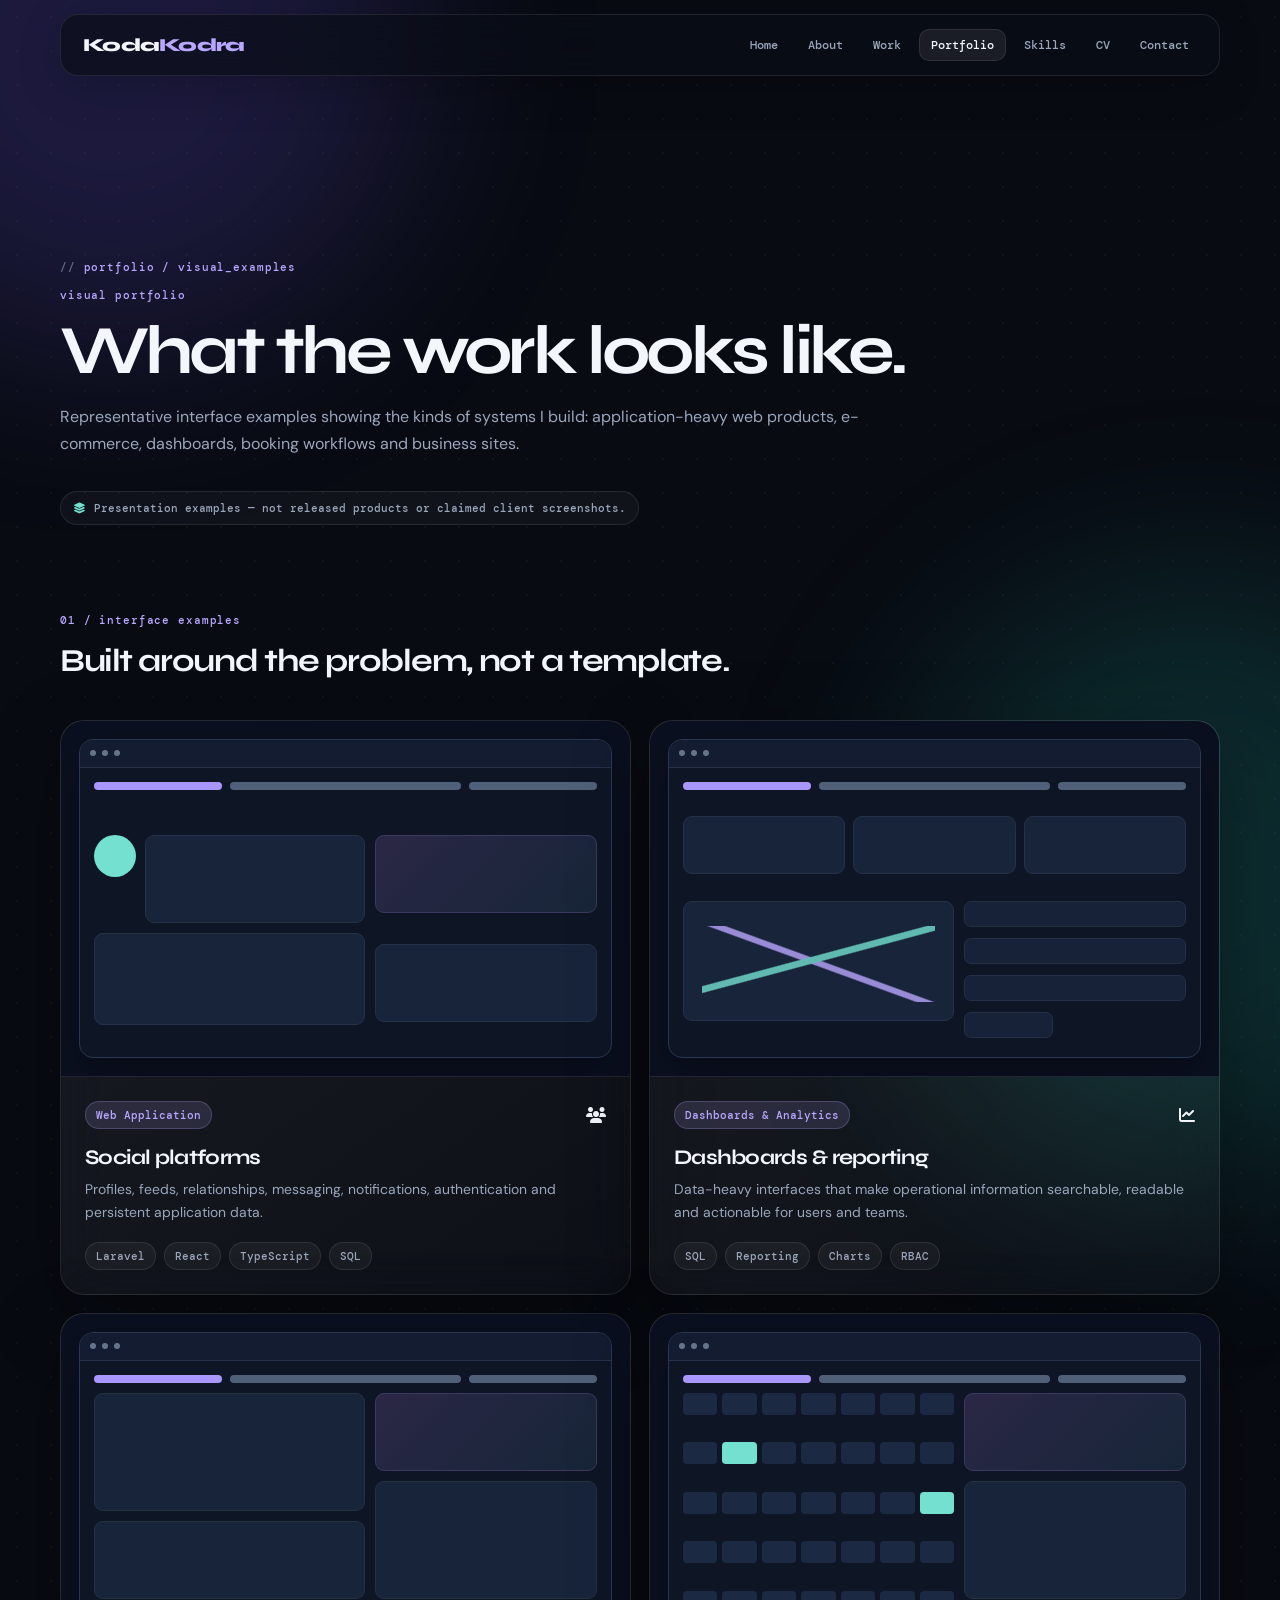
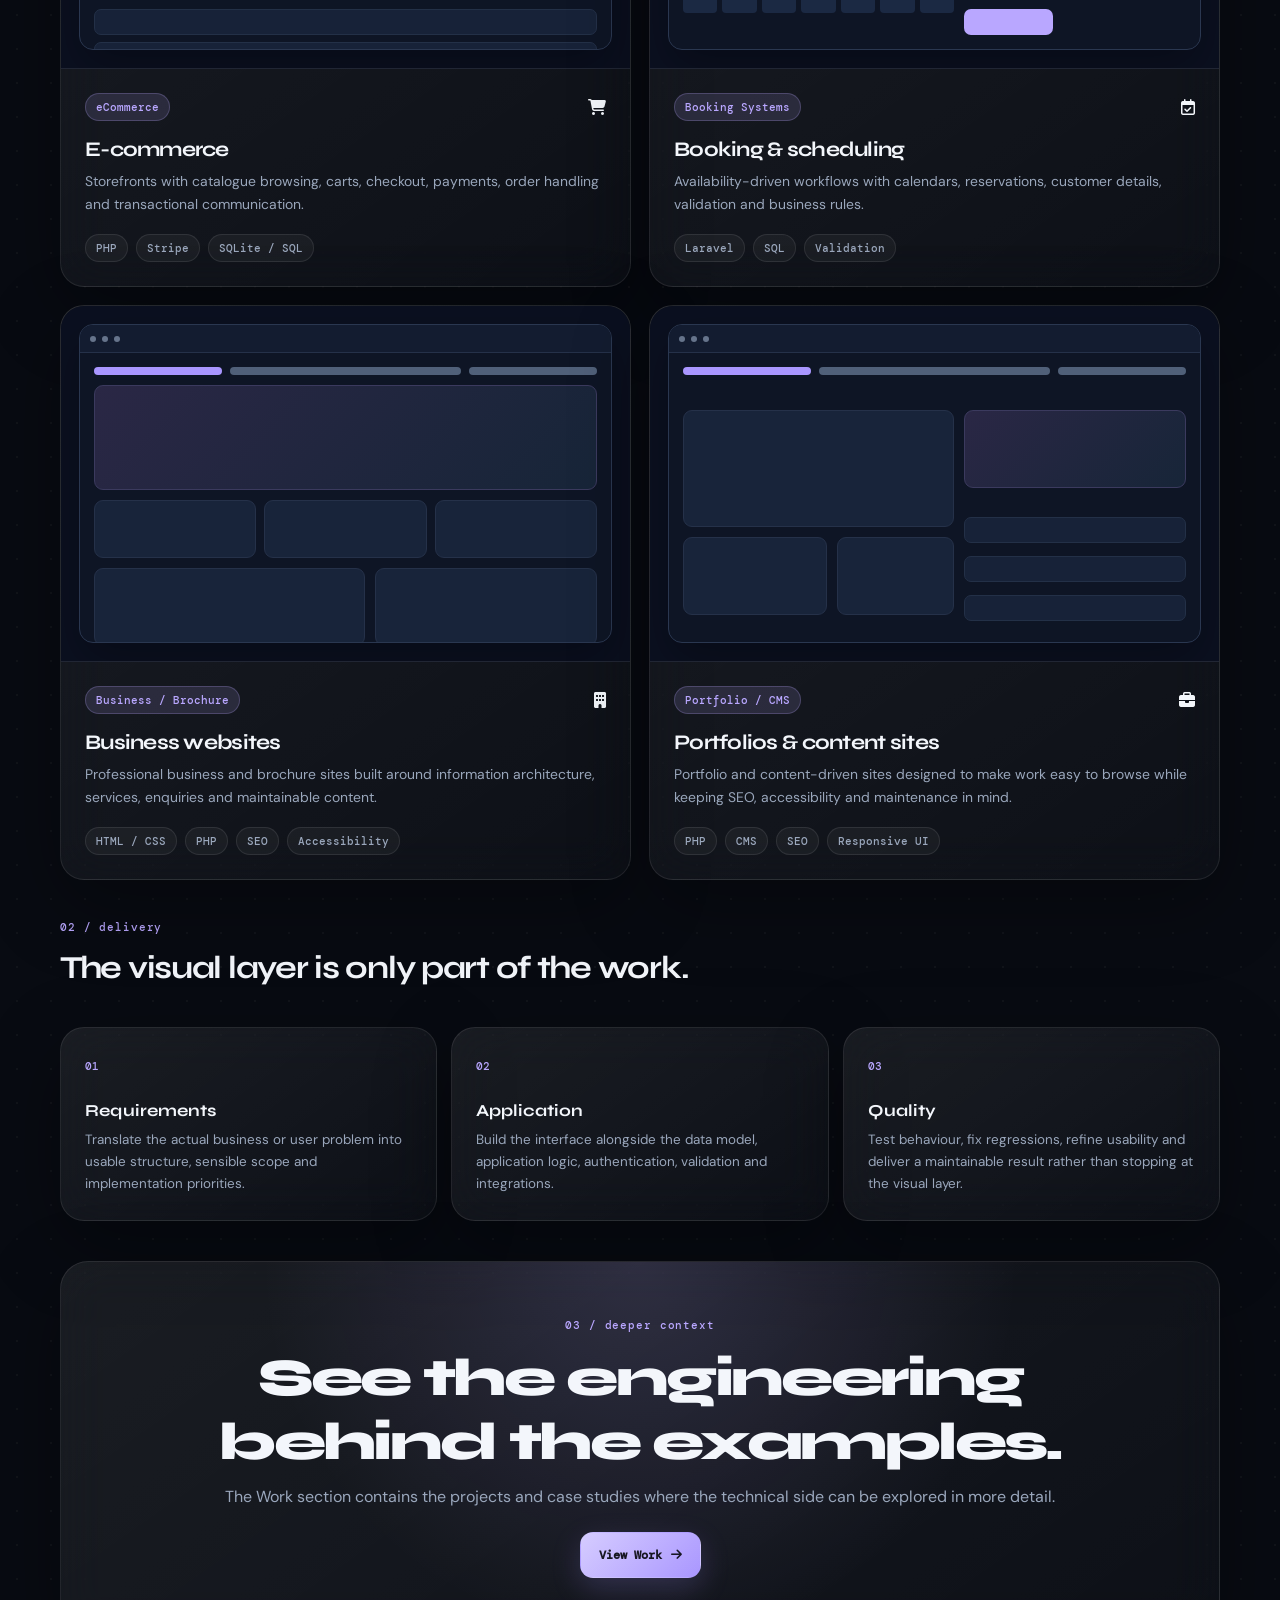
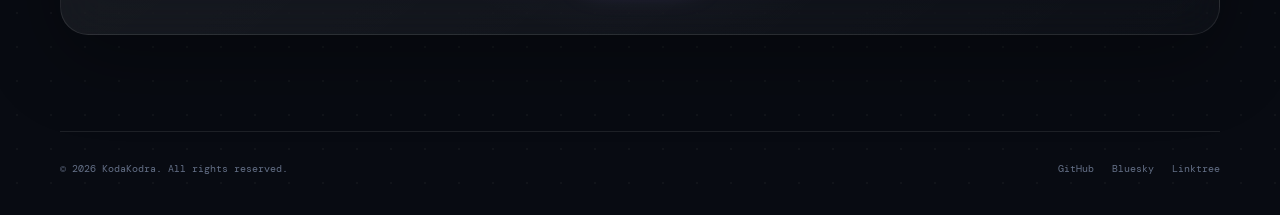
==== portfolio/index.html @ caf76c6e "Add visual portfolio section" ====
<!DOCTYPE html><html lang="en"><head><meta charset="UTF-8"><meta content="width=device-width, initial-scale=1.0" name="viewport"><meta content="Visual portfolio for KodaKodra — representative interface examples across web applications, e-commerce, dashboards, booking systems and business websites." name="description"><title>Portfolio — KodaKodra</title><link href="https://cdnjs.cloudflare.com/ajax/libs/font-awesome/6.5.2/css/all.min.css" rel="stylesheet"><link href="../style.css" rel="stylesheet"><link href="portfolio.css" rel="stylesheet"></head><body>
<nav aria-label="Main navigation" class="nav" role="navigation"><a class="nav__logo" href="../index.html">Koda<span>Kodra</span></a><ul class="nav__links" role="list"><li><a href="../index.html">Home</a></li><li><a href="../about.html">About</a></li><li><a href="../projects.html">Work</a></li><li><a aria-current="page" class="active" href="index.html">Portfolio</a></li><li><a href="../skills.html">Skills</a></li><li><a href="../cv.html">CV</a></li><li><a href="../contact.html">Contact</a></li></ul><button aria-expanded="false" aria-label="Open mobile menu" class="nav__burger"><span></span><span></span><span></span></button></nav>
<div class="nav__mobile"><a href="../index.html">Home</a><a href="../about.html">About</a><a href="../projects.html">Work</a><a class="active" href="index.html">Portfolio</a><a href="../skills.html">Skills</a><a href="../cv.html">CV</a><a href="../contact.html">Contact</a></div>
<main class="page"><div class="shell inner"><header class="portfolio-hero"><p class="migration-label"><span class="migration-label__file">portfolio / visual_examples</span></p><p class="eyebrow">visual portfolio</p><h1 class="section-heading">What the work looks like.</h1><p class="lead">Representative interface examples showing the kinds of systems I build: application-heavy web products, e-commerce, dashboards, booking workflows and business sites.</p><div class="portfolio-note"><i class="fa-solid fa-layer-group"></i> Presentation examples — not released products or claimed client screenshots.</div></header>
<section class="section section--sub"><div class="section-head"><div><p class="eyebrow">01 / interface examples</p><h2 class="section-title">Built around the problem, not a template.</h2></div></div><div class="portfolio-grid">

<article class="portfolio-item glass"><div class="portfolio-visual"><div class="preview-window"><div class="preview-bar"><span class="preview-dot"></span><span class="preview-dot"></span><span class="preview-dot"></span></div><div class="preview-content"><div class="preview-nav"><span></span><span></span><span></span></div><div class="preview-row"><div class="preview-col"><div class="preview-feed"><div class="preview-avatar"></div><div class="preview-block"></div></div><div class="preview-block tall"></div></div><div class="preview-col"><div class="preview-block accent medium"></div><div class="preview-block medium"></div></div></div></div></div></div><div class="portfolio-body"><div class="portfolio-head"><span class="badge-custom">Web Application</span><i class="fa-solid fa-users"></i></div><h2 class="portfolio-title">Social platforms</h2><p>Profiles, feeds, relationships, messaging, notifications, authentication and persistent application data.</p><div class="portfolio-tags"><span class="tag">Laravel</span><span class="tag">React</span><span class="tag">TypeScript</span><span class="tag">SQL</span></div></div></article>

<article class="portfolio-item glass"><div class="portfolio-visual"><div class="preview-window"><div class="preview-bar"><span class="preview-dot"></span><span class="preview-dot"></span><span class="preview-dot"></span></div><div class="preview-content"><div class="preview-nav"><span></span><span></span><span></span></div><div class="preview-kpis"><div class="preview-block kpi"></div><div class="preview-block kpi"></div><div class="preview-block kpi"></div></div><div class="preview-row"><div class="preview-block preview-chart"></div><div class="preview-list"><div></div><div></div><div></div><div class="preview-button"></div></div></div></div></div></div><div class="portfolio-body"><div class="portfolio-head"><span class="badge-custom">Dashboards & Analytics</span><i class="fa-solid fa-chart-line"></i></div><h2 class="portfolio-title">Dashboards & reporting</h2><p>Data-heavy interfaces that make operational information searchable, readable and actionable for users and teams.</p><div class="portfolio-tags"><span class="tag">SQL</span><span class="tag">Reporting</span><span class="tag">Charts</span><span class="tag">RBAC</span></div></div></article>

<article class="portfolio-item glass"><div class="portfolio-visual"><div class="preview-window"><div class="preview-bar"><span class="preview-dot"></span><span class="preview-dot"></span><span class="preview-dot"></span></div><div class="preview-content"><div class="preview-nav"><span></span><span></span><span></span></div><div class="preview-row"><div class="preview-col"><div class="preview-block large"></div><div class="preview-block medium"></div></div><div class="preview-col"><div class="preview-block accent medium"></div><div class="preview-block large"></div></div></div><div class="preview-list"><div></div><div></div><div></div></div></div></div></div><div class="portfolio-body"><div class="portfolio-head"><span class="badge-custom">eCommerce</span><i class="fa-solid fa-cart-shopping"></i></div><h2 class="portfolio-title">E-commerce</h2><p>Storefronts with catalogue browsing, carts, checkout, payments, order handling and transactional communication.</p><div class="portfolio-tags"><span class="tag">PHP</span><span class="tag">Stripe</span><span class="tag">SQLite / SQL</span></div></div></article>

<article class="portfolio-item glass"><div class="portfolio-visual"><div class="preview-window"><div class="preview-bar"><span class="preview-dot"></span><span class="preview-dot"></span><span class="preview-dot"></span></div><div class="preview-content"><div class="preview-nav"><span></span><span></span><span></span></div><div class="preview-row"><div class="preview-calendar"><span></span><span></span><span></span><span></span><span></span><span></span><span></span><span></span><span></span><span></span><span></span><span></span><span></span><span></span><span></span><span></span><span></span><span></span><span></span><span></span><span></span><span></span><span></span><span></span><span></span><span></span><span></span><span></span><span></span><span></span><span></span><span></span><span></span><span></span><span></span></div><div class="preview-col"><div class="preview-block accent medium"></div><div class="preview-block large"></div><div class="preview-button"></div></div></div></div></div></div><div class="portfolio-body"><div class="portfolio-head"><span class="badge-custom">Booking Systems</span><i class="fa-regular fa-calendar-check"></i></div><h2 class="portfolio-title">Booking & scheduling</h2><p>Availability-driven workflows with calendars, reservations, customer details, validation and business rules.</p><div class="portfolio-tags"><span class="tag">Laravel</span><span class="tag">SQL</span><span class="tag">Validation</span></div></div></article>

<article class="portfolio-item glass"><div class="portfolio-visual"><div class="preview-window"><div class="preview-bar"><span class="preview-dot"></span><span class="preview-dot"></span><span class="preview-dot"></span></div><div class="preview-content"><div class="preview-nav"><span></span><span></span><span></span></div><div class="preview-block accent hero-block"></div><div class="preview-kpis"><div class="preview-block kpi"></div><div class="preview-block kpi"></div><div class="preview-block kpi"></div></div><div class="preview-row"><div class="preview-block medium"></div><div class="preview-block medium"></div></div></div></div></div><div class="portfolio-body"><div class="portfolio-head"><span class="badge-custom">Business / Brochure</span><i class="fa-solid fa-building"></i></div><h2 class="portfolio-title">Business websites</h2><p>Professional business and brochure sites built around information architecture, services, enquiries and maintainable content.</p><div class="portfolio-tags"><span class="tag">HTML / CSS</span><span class="tag">PHP</span><span class="tag">SEO</span><span class="tag">Accessibility</span></div></div></article>

<article class="portfolio-item glass"><div class="portfolio-visual"><div class="preview-window"><div class="preview-bar"><span class="preview-dot"></span><span class="preview-dot"></span><span class="preview-dot"></span></div><div class="preview-content"><div class="preview-nav"><span></span><span></span><span></span></div><div class="preview-row"><div class="preview-col"><div class="preview-block hero-block"></div><div class="preview-row"><div class="preview-block medium"></div><div class="preview-block medium"></div></div></div><div class="preview-col"><div class="preview-block accent medium"></div><div class="preview-list"><div></div><div></div><div></div></div></div></div></div></div></div><div class="portfolio-body"><div class="portfolio-head"><span class="badge-custom">Portfolio / CMS</span><i class="fa-solid fa-briefcase"></i></div><h2 class="portfolio-title">Portfolios & content sites</h2><p>Portfolio and content-driven sites designed to make work easy to browse while keeping SEO, accessibility and maintenance in mind.</p><div class="portfolio-tags"><span class="tag">PHP</span><span class="tag">CMS</span><span class="tag">SEO</span><span class="tag">Responsive UI</span></div></div></article>

</div></section>
<section class="section section--sub"><div class="section-head"><div><p class="eyebrow">02 / delivery</p><h2 class="section-title">The visual layer is only part of the work.</h2></div></div><div class="portfolio-process"><article class="portfolio-process__item glass"><span class="portfolio-process__number">01</span><h3>Requirements</h3><p>Translate the actual business or user problem into usable structure, sensible scope and implementation priorities.</p></article><article class="portfolio-process__item glass"><span class="portfolio-process__number">02</span><h3>Application</h3><p>Build the interface alongside the data model, application logic, authentication, validation and integrations.</p></article><article class="portfolio-process__item glass"><span class="portfolio-process__number">03</span><h3>Quality</h3><p>Test behaviour, fix regressions, refine usability and deliver a maintainable result rather than stopping at the visual layer.</p></article></div></section>
<section class="section section--sub"><div class="cta-card glass"><p class="eyebrow">03 / deeper context</p><h2 class="cta-card__title">See the engineering behind the examples.</h2><p class="cta-card__text">The Work section contains the projects and case studies where the technical side can be explored in more detail.</p><a class="btn btn-primary" href="../projects.html">View Work <i class="fa-solid fa-arrow-right"></i></a></div></section>
</div></main><footer class="footer"><span class="footer__copy">© 2026 KodaKodra. All rights reserved.</span><div class="footer__links"><a href="https://github.com/kodakodra" rel="noopener noreferrer" target="_blank">GitHub</a><a href="https://bsky.app/profile/kodakodra.bsky.social" rel="noopener noreferrer" target="_blank">Bluesky</a><a href="https://linktr.ee/kodakodra" rel="noopener noreferrer" target="_blank">Linktree</a></div></footer><script src="../main.js"></script></body></html>
---- style.css ----
@import url('https://fonts.googleapis.com/css2?family=DM+Mono:wght@400;500&family=DM+Sans:wght@400;500;600;700&family=Syne:wght@600;700;800&display=swap');

:root {
    --bg: #080b12;
    --bg-soft: #0d111a;
    --surface: rgba(18, 24, 38, .58);
    --surface-strong: rgba(22, 30, 47, .76);
    --surface-hover: rgba(31, 42, 64, .82);
    --text: #f3f6fb;
    --muted: #9aa7bc;
    --dim: #647087;
    --accent: #b9a7ff;
    --accent-2: #73e0d0;
    --accent-soft: rgba(185, 167, 255, .14);
    --line: rgba(255, 255, 255, .09);
    --line-strong: rgba(255, 255, 255, .16);
    --shadow: 0 24px 80px rgba(0, 0, 0, .32);
    --blur: 24px;
    --radius: 24px;
    --radius-sm: 14px;
    --nav-h: 76px;
    --display: 'Syne', sans-serif;
    --body: 'DM Sans', sans-serif;
    --mono: 'DM Mono', monospace;
}

* {
    box-sizing: border-box;
}

html {
    scroll-behavior: smooth;
}

body {
    margin: 0;
    min-width: 320px;
    color: var(--text);
    background: var(--bg);
    font-family: var(--body);
    line-height: 1.65;
    overflow-x: hidden;
}

body::before,
body::after {
    content: '';
    position: fixed;
    z-index: -2;
    width: 38rem;
    height: 38rem;
    border-radius: 50%;
    filter: blur(100px);
    opacity: .22;
    pointer-events: none;
}

body::before {
    top: -16rem;
    left: -12rem;
    background: #6651d8;
}

body::after {
    right: -14rem;
    bottom: -18rem;
    background: #1e9f92;
}

body {
    background-image: radial-gradient(rgba(255, 255, 255, .035) 1px, transparent 1px);
    background-size: 34px 34px;
}

a {
    color: inherit;
    text-decoration: none;
}

button, a {
    -webkit-tap-highlight-color: transparent;
}

a:focus-visible, button:focus-visible {
    outline: 2px solid var(--accent);
    outline-offset: 4px;
}

.shell {
    width: min(1160px, calc(100% - 40px));
    margin: 0 auto;
}

.page {
    padding-top: var(--nav-h);
    min-height: 100vh;
}

/* Glass navigation */
.nav {
    position: fixed;
    inset: 14px 0 auto;
    z-index: 50;
    width: min(1160px, calc(100% - 28px));
    margin: 0 auto;
    height: 62px;
    padding: 0 18px 0 22px;
    display: flex;
    align-items: center;
    justify-content: space-between;
    border: 1px solid var(--line);
    border-radius: 18px;
    background: rgba(10, 14, 23, .68);
    backdrop-filter: blur(var(--blur));
    -webkit-backdrop-filter: blur(var(--blur));
    box-shadow: 0 12px 45px rgba(0, 0, 0, .2);
}

.nav__logo {
    font: 800 1.15rem var(--display);
    letter-spacing: -.04em;
}

.nav__logo span {
    color: var(--accent);
}

.nav__links {
    display: flex;
    align-items: center;
    gap: 6px;
    margin: 0;
    padding: 0;
    list-style: none;
}

.nav__links a, .nav__mobile a {
    display: block;
    padding: 8px 12px;
    border-radius: 10px;
    color: var(--muted);
    font: 500 .76rem var(--mono);
    transition: .2s ease;
}

.nav__links a:hover, .nav__links a.active, .nav__mobile a:hover, .nav__mobile a.active {
    color: var(--text);
    background: rgba(255, 255, 255, .07);
}

.nav__links a.active {
    box-shadow: inset 0 0 0 1px var(--line);
}

.nav__burger {
    display: none;
    border: 0;
    background: transparent;
    padding: 8px;
}

.nav__burger span {
    display: block;
    width: 22px;
    height: 2px;
    margin: 4px;
    background: var(--text);
    border-radius: 2px;
    transition: .2s;
}

.nav__mobile {
    display: none;
}

/* Shared type */
.eyebrow, .migration-label {
    margin: 0 0 14px;
    color: var(--accent);
    font: 500 .68rem var(--mono);
    letter-spacing: .08em;
}

.migration-label::before {
    content: '// ';
    color: var(--dim);
}

.section-heading, .hero__title {
    margin: 0;
    font-family: var(--display);
    letter-spacing: -.055em;
    line-height: 1.02;
}

.section-heading {
    font-size: clamp(2.3rem, 6vw, 4.3rem);
}

.section-title {
    margin: 0 0 10px;
    font: 700 clamp(1.5rem, 3vw, 2rem) var(--display);
    letter-spacing: -.04em;
}

.section-subtitle, .lead {
    color: var(--muted);
    max-width: 720px;
}

.text-muted-custom {
    color: var(--muted);
}

.text-white {
    color: var(--text) !important;
}

.small {
    font-size: .82rem;
}

/* Glass primitives */
.glass {
    border: 1px solid var(--line);
    background: linear-gradient(145deg, rgba(255, 255, 255, .075), rgba(255, 255, 255, .025));
    backdrop-filter: blur(var(--blur));
    -webkit-backdrop-filter: blur(var(--blur));
    box-shadow: var(--shadow);
}

.tag, .badge-custom, .tech-tag {
    display: inline-flex;
    align-items: center;
    min-height: 28px;
    padding: 4px 10px;
    border: 1px solid var(--line);
    border-radius: 999px;
    background: rgba(255, 255, 255, .045);
    color: var(--muted);
    font: 500 .68rem var(--mono);
}

.badge-custom {
    color: var(--accent);
    border-color: rgba(185, 167, 255, .24);
    background: var(--accent-soft);
}

.btn {
    display: inline-flex;
    align-items: center;
    justify-content: center;
    gap: 9px;
    min-height: 46px;
    padding: 0 18px;
    border: 1px solid var(--line-strong);
    border-radius: 13px;
    font: 600 .78rem var(--mono);
    transition: transform .2s, background .2s, border-color .2s, box-shadow .2s;
}

.btn:hover {
    transform: translateY(-2px);
    border-color: rgba(255, 255, 255, .25);
}

.btn-primary {
    color: #11111a;
    background: linear-gradient(135deg, #d7ceff, #a996ff);
    border-color: transparent;
    box-shadow: 0 10px 30px rgba(164, 145, 255, .2);
}

.btn-primary:hover {
    box-shadow: 0 14px 36px rgba(164, 145, 255, .28);
}

.btn-outline {
    color: var(--text);
    background: rgba(255, 255, 255, .04);
}

/* Home */
.hero {
    padding: 9rem 0 6rem;
    position: relative;
}

.hero__grid {
    display: grid;
    grid-template-columns: minmax(0, 1.35fr) minmax(300px, .65fr);
    gap: 30px;
    align-items: end;
}

.hero__content {
    max-width: 780px;
}

.hero__title {
    font-size: clamp(4rem, 10vw, 7.8rem);
}

.hero__title .text-accent {
    color: var(--accent);
}

.hero__subtitle {
    margin: 24px 0;
    max-width: 700px;
    color: var(--muted);
    font-size: clamp(1rem, 2vw, 1.16rem);
}

.hero__badge {
    display: inline-flex;
    padding: 8px 12px;
    border: 1px solid var(--line);
    border-radius: 999px;
    background: rgba(255, 255, 255, .045);
}

.hero__badge .migration-label__file {
    color: var(--muted);
    font: 500 .66rem var(--mono);
}

.hero__tags, .hero__ctas, .project-card__tags, .skill-card__tags, .tech-tags {
    display: flex;
    flex-wrap: wrap;
    gap: 8px;
}

.hero__ctas {
    margin-top: 28px;
}

.hero__signal {
    padding: 22px;
    border-radius: var(--radius);
}

.signal__top {
    display: flex;
    justify-content: space-between;
    align-items: center;
    color: var(--muted);
    font: .68rem var(--mono);
}

.signal__dot {
    width: 8px;
    height: 8px;
    border-radius: 50%;
    background: var(--accent-2);
    box-shadow: 0 0 18px rgba(115, 224, 208, .7);
}

.signal__metric {
    margin: 30px 0 8px;
    font: 800 3.2rem var(--display);
    letter-spacing: -.06em;
}

.signal__copy {
    margin: 0;
    color: var(--muted);
    font-size: .85rem;
}

.stats {
    padding: 0 0 3rem;
}

.stats__grid {
    display: grid;
    grid-template-columns: repeat(4, 1fr);
    gap: 12px;
}

.stat-card {
    min-height: 140px;
    padding: 20px;
    border-radius: 18px;
    display: flex;
    flex-direction: column;
    justify-content: space-between;
}

.stat-card__number {
    font: 800 2.5rem var(--display);
    letter-spacing: -.06em;
}

.stat-card__label {
    color: var(--muted);
    font: .68rem var(--mono);
}

.stat-card__value {
    color: var(--accent);
    font: 700 1.1rem var(--display);
}

.section {
    padding: 6rem 0;
}

.section-head {
    display: flex;
    justify-content: space-between;
    gap: 30px;
    align-items: end;
    margin-bottom: 30px;
}

.card-grid {
    display: grid;
    grid-template-columns: repeat(3, 1fr);
    gap: 14px;
}

.approach-card, .skill-card, .project-card, .belief-card, .info-card, .download-card, .qualifications-card, .contact-link-card, .availability-banner, .tech-group {
    border-radius: var(--radius);
    padding: 24px;
    transition: transform .25s ease, border-color .25s ease, background .25s ease;
}

.approach-card:hover, .skill-card:hover, .project-card:hover, .tech-group:hover {
    transform: translateY(-4px);
    border-color: var(--line-strong);
    background: var(--surface-hover);
}

.approach-card__icon, .skill-card__icon, .download-card__icon {
    width: 42px;
    height: 42px;
    display: grid;
    place-items: center;
    border: 1px solid var(--line);
    border-radius: 12px;
    color: var(--accent);
    background: var(--accent-soft);
}

.approach-card__title, .skill-card__title, .project-card__title, .timeline-title, .info-card__title, .download-card__title, .qualifications-card__title {
    margin: 18px 0 8px;
    font: 700 1.05rem var(--display);
    letter-spacing: -.025em;
}

.approach-card__text, .skill-card__desc, .project-card__desc, .belief-card__text {
    margin: 0;
    color: var(--muted);
    font-size: .88rem;
}

.tech-grid {
    display: grid;
    grid-template-columns: repeat(2, 1fr);
    gap: 14px;
}

.tech-group__title {
    margin: 0 0 7px;
    font: 700 1.1rem var(--display);
}

.tech-group__desc {
    margin: 0 0 16px;
    color: var(--muted);
    font-size: .86rem;
}

.cta-card {
    padding: clamp(28px, 6vw, 56px);
    border-radius: 28px;
    text-align: center;
    position: relative;
    overflow: hidden;
}

.cta-card::before {
    content: '';
    position: absolute;
    inset: 0;
    background: radial-gradient(circle at 50% 0, rgba(185, 167, 255, .16), transparent 55%);
    pointer-events: none;
}

.cta-card__title {
    position: relative;
    margin: 0 0 10px;
    font: 800 clamp(1.9rem, 5vw, 3.3rem) var(--display);
    letter-spacing: -.05em;
}

.cta-card__text {
    position: relative;
    color: var(--muted);
    margin: 0 0 22px;
}

/* Inner pages */
.inner {
    padding: 6rem 0;
}

.page-intro {
    margin-bottom: 40px;
}

.page-intro .lead {
    margin-top: 16px;
}

.split {
    display: grid;
    grid-template-columns: minmax(0, 1.5fr) minmax(280px, .7fr);
    gap: 34px;
}

.prose p {
    margin: 0 0 20px;
    color: var(--muted);
}

.prose strong {
    color: var(--text);
}

.beliefs {
    display: grid;
    grid-template-columns: repeat(2, 1fr);
    gap: 12px;
    margin-top: 22px;
}

.belief-card__title {
    margin: 0 0 7px;
    font: 700 1rem var(--display);
}

.timeline {
    position: relative;
    margin-top: 22px;
    padding-left: 26px;
}

.timeline::before {
    content: '';
    position: absolute;
    left: 4px;
    top: 4px;
    bottom: 4px;
    width: 1px;
    background: var(--line-strong);
}

.timeline-item {
    position: relative;
    padding: 0 0 28px;
}

.timeline-marker {
    position: absolute;
    left: -26px;
    top: 7px;
    width: 10px;
    height: 10px;
    border: 2px solid var(--accent);
    border-radius: 50%;
    background: var(--bg);
    box-shadow: 0 0 14px rgba(185, 167, 255, .35);
}

.timeline-period {
    margin: 0 0 8px;
    color: var(--accent);
    font: .68rem var(--mono);
}

.info-card__item, .qualification-item {
    padding: 14px 0;
    border-bottom: 1px solid var(--line);
}

.info-card__item:last-child, .qualification-item:last-child {
    border-bottom: 0;
}

.info-card__label, .qualification-year {
    color: var(--dim);
    font: .65rem var(--mono);
    text-transform: uppercase;
}

.info-card__value {
    margin-top: 3px;
    font-size: .85rem;
}

.download-card, .qualifications-card {
    margin-top: 14px;
}

.download-card__text {
    color: var(--muted);
    font-size: .84rem;
}

.qualification-item {
    display: grid;
    grid-template-columns: 54px 1fr;
    gap: 10px;
}

.skills-grid, .projects-grid {
    display: grid;
    grid-template-columns: repeat(3, 1fr);
    gap: 14px;
}

.skill-card--highlight {
    border-color: rgba(185, 167, 255, .28);
    background: linear-gradient(145deg, rgba(185, 167, 255, .12), rgba(255, 255, 255, .025));
}

.pill-new {
    margin-left: 5px;
    color: var(--accent-2);
    font: 500 .6rem var(--mono);
}

.project-card {
    min-height: 250px;
    display: flex;
    flex-direction: column;
}

.project-card__head {
    display: flex;
    align-items: center;
    gap: 10px;
    color: var(--accent);
}

.project-card__desc {
    flex: 1;
}

.contact-grid {
    display: grid;
    grid-template-columns: 1fr 1fr;
    gap: 34px;
}

.contact-links {
    display: grid;
    gap: 10px;
    margin-top: 24px;
}

.contact-link-card {
    display: flex;
    align-items: center;
    gap: 15px;
}

.contact-link-card:hover {
    background: var(--surface-hover);
    border-color: var(--line-strong);
}

.contact-link-card__icon {
    width: 40px;
    color: var(--accent);
    text-align: center;
    font-size: 1.05rem;
}

.contact-link-card__title {
    font: 600 .7rem var(--mono);
    color: var(--dim);
    text-transform: uppercase;
}

.contact-link-card__value {
    margin-top: 2px;
    font-size: .9rem;
}

.availability-banner {
    display: flex;
    align-items: center;
    gap: 14px;
    min-height: 100px;
}

.availability-banner__dot {
    width: 10px;
    height: 10px;
    flex: 0 0 auto;
    border-radius: 50%;
    background: var(--accent-2);
    box-shadow: 0 0 18px rgba(115, 224, 208, .65);
}

.availability-banner__title {
    font: 700 1rem var(--display);
}

.footer {
    width: min(1160px, calc(100% - 40px));
    margin: 0 auto;
    padding: 30px 0 40px;
    display: flex;
    justify-content: space-between;
    gap: 20px;
    border-top: 1px solid var(--line);
    color: var(--dim);
    font: .65rem var(--mono);
}

.footer__links {
    display: flex;
    gap: 18px;
}

.footer a:hover {
    color: var(--text);
}

.anim-fade-up {
    animation: fadeUp .65s cubic-bezier(.2, .7, .2, 1) both;
}

.delay-1 {
    animation-delay: .08s;
}

.delay-2 {
    animation-delay: .16s;
}

.delay-3 {
    animation-delay: .24s;
}

.delay-4 {
    animation-delay: .32s;
}

@keyframes fadeUp {
    from {
        opacity: 0;
        transform: translateY(14px);
    }
    to {
        opacity: 1;
        transform: translateY(0);
    }
}

@media (max-width: 900px) {
    .hero__grid, .split, .contact-grid {
        grid-template-columns: 1fr;
    }

    .hero__signal {
        max-width: 520px;
    }

    .card-grid, .skills-grid, .projects-grid {
        grid-template-columns: repeat(2, 1fr);
    }

    .stats__grid {
        grid-template-columns: repeat(2, 1fr);
    }
}

@media (max-width: 700px) {
    :root {
        --nav-h: 72px;
    }

    .shell {
        width: min(100% - 28px, 1160px);
    }

    .nav {
        width: calc(100% - 20px);
        inset: 10px 0 auto;
    }

    .nav__links {
        display: none;
    }

    .nav__burger {
        display: block;
    }

    .nav__mobile {
        position: fixed;
        top: 82px;
        left: 10px;
        right: 10px;
        z-index: 49;
        display: none;
        flex-direction: column;
        padding: 10px;
        border: 1px solid var(--line);
        border-radius: 16px;
        background: rgba(10, 14, 23, .9);
        backdrop-filter: blur(var(--blur));
    }

    .nav__mobile.open {
        display: flex;
    }

    .hero {
        padding: 7rem 0 4rem;
    }

    .hero__title {
        font-size: clamp(3.5rem, 17vw, 5.5rem);
    }

    .section, .inner {
        padding: 4rem 0;
    }

    .section-head {
        display: block;
    }

    .section-head .section-subtitle {
        margin-top: 8px;
    }

    .card-grid, .skills-grid, .projects-grid, .tech-grid, .beliefs {
        grid-template-columns: 1fr;
    }

    .stats__grid {
        gap: 8px;
    }

    .stat-card {
        min-height: 120px;
    }

    .footer {
        width: calc(100% - 28px);
        flex-direction: column;
    }
}

@media (prefers-reduced-motion: reduce) {
    html {
        scroll-behavior: auto;
    }

    *, *::before, *::after {
        animation-duration: .01ms !important;
        transition-duration: .01ms !important;
    }
}


/* Portfolio restructure */
.hero--compact {
    padding-bottom: 4rem;
}

.section--tight {
    padding: 3.5rem 0;
}

.section--sub {
    padding: 2.5rem 0 0;
}

.featured-grid {
    display: grid;
    grid-template-columns:1.25fr .75fr;
    gap: 14px;
}

.featured-card {
    display: flex;
    flex-direction: column;
    min-height: 300px;
    padding: 28px;
    border-radius: var(--radius);
    transition: transform .25s ease, border-color .25s ease, background .25s ease;
}

.featured-card:hover, .project-card--link:hover {
    transform: translateY(-4px);
    border-color: var(--line-strong);
    background: var(--surface-hover);
}

.featured-card--large {
    min-height: 340px;
}

.featured-card__title {
    margin: 22px 0 10px;
    font: 800 clamp(1.7rem, 4vw, 2.8rem) var(--display);
    letter-spacing: -.045em;
}

.featured-card p {
    margin: 0 0 20px;
    color: var(--muted);
    max-width: 700px;
}

.featured-card__link {
    margin-top: auto;
    color: var(--accent);
    font: 500 .7rem var(--mono);
}

.capability-grid {
    display: grid;
    grid-template-columns:repeat(3, 1fr);
    gap: 14px;
}

.capability {
    padding: 26px;
    border-radius: var(--radius);
}

.capability__number {
    color: var(--accent);
    font: 500 .7rem var(--mono);
}

.capability h3 {
    margin: 28px 0 8px;
    font: 700 1.1rem var(--display);
}

.capability p {
    margin: 0;
    color: var(--muted);
    font-size: .88rem;
}

.compact-strip {
    display: flex;
    align-items: center;
    justify-content: space-between;
    gap: 30px;
    padding: 26px;
    border-radius: var(--radius);
}

.compact-strip .section-title {
    margin-bottom: 8px;
}

.type-list {
    display: flex;
    flex-wrap: wrap;
    gap: 9px;
}

.type-list span {
    padding: 9px 12px;
    border: 1px solid var(--line);
    border-radius: 999px;
    background: rgba(255, 255, 255, .035);
    color: var(--muted);
    font: 500 .68rem var(--mono);
}

.project-card--link {
    min-height: 270px;
}

.project-card--link .featured-card__link {
    margin-top: auto;
}

.contact-cta {
    margin-top: 14px;
}

.case-hero {
    padding: 5.5rem 0 3rem;
    max-width: 900px;
}

.back-link {
    display: inline-flex;
    gap: 8px;
    align-items: center;
    margin-bottom: 32px;
    color: var(--muted);
    font: 500 .7rem var(--mono);
}

.back-link:hover {
    color: var(--text);
}

.case-hero .lead {
    margin: 18px 0 22px;
    font-size: 1.05rem;
}

.case-grid {
    display: grid;
    grid-template-columns:minmax(0, 1.45fr) minmax(280px, .55fr);
    gap: 34px;
    padding-bottom: 5rem;
}

.case-section {
    padding: 2.2rem 0;
    border-top: 1px solid var(--line);
}

.case-section h2 {
    margin: 0 0 12px;
    font: 700 clamp(1.5rem, 3vw, 2rem) var(--display);
    letter-spacing: -.04em;
}

.case-section > p:last-child {
    margin: 0;
    color: var(--muted);
    max-width: 760px;
}

.case-points {
    display: grid;
    grid-template-columns:repeat(2, 1fr);
    gap: 12px;
}

.case-points article {
    padding: 20px;
    border-radius: 18px;
}

.case-points h3 {
    margin: 0 0 7px;
    font: 700 1rem var(--display);
}

.case-points p {
    margin: 0;
    color: var(--muted);
    font-size: .84rem;
}

.case-grid aside {
    padding-top: 2.2rem;
}

.case-github {
    margin-top: 14px;
    width: 100%;
}

.cv-header {
    display: flex;
    justify-content: space-between;
    align-items: end;
    gap: 30px;
}

.cv-layout {
    display: grid;
    grid-template-columns:minmax(0, 1.5fr) minmax(280px, .7fr);
    gap: 34px;
}

.cv-section {
    padding: 0 0 2.5rem;
    margin-bottom: 2.5rem;
    border-bottom: 1px solid var(--line);
}

.cv-section > p:last-child {
    margin: 0;
    color: var(--muted);
}

.cv-entry {
    display: grid;
    grid-template-columns:minmax(180px, .6fr) minmax(0, 1.4fr);
    gap: 28px;
    padding: 20px 0;
    border-top: 1px solid var(--line);
}

.cv-entry h2 {
    margin: 0 0 6px;
    font: 700 1.05rem var(--display);
}

.cv-entry > p {
    margin: 0;
    color: var(--muted);
    font-size: .88rem;
}

.cv-layout aside .qualifications-card {
    margin-top: 14px;
}

@media (max-width: 900px) {
    .featured-grid, .case-grid, .cv-layout {
        grid-template-columns:1fr
    }

    .capability-grid {
        grid-template-columns:1fr
    }

    .case-grid aside {
        padding-top: 0
    }

    .cv-header {
        display: block
    }

    .cv-header .btn {
        margin-top: 20px
    }

    .cv-entry {
        grid-template-columns:1fr;
        gap: 8px
    }
}

@media (max-width: 700px) {
    .section--tight {
        padding: 2.5rem 0
    }

    .compact-strip {
        display: block
    }

    .compact-strip .btn {
        margin-top: 18px
    }

    .case-hero {
        padding-top: 4rem
    }

    .case-points {
        grid-template-columns:1fr
    }

    .featured-card, .featured-card--large {
        min-height: 280px
    }
}
---- portfolio/portfolio.css ----
.portfolio-hero{padding:5.5rem 0 3rem;max-width:920px}.portfolio-hero .lead{margin-top:18px;max-width:820px}.portfolio-note{display:inline-flex;align-items:center;gap:9px;margin-top:18px;padding:9px 12px;border:1px solid var(--line);border-radius:999px;background:rgba(255,255,255,.035);color:var(--muted);font:500 .68rem var(--mono)}.portfolio-note i{color:var(--accent-2)}.portfolio-grid{display:grid;grid-template-columns:repeat(2,minmax(0,1fr));gap:18px}.portfolio-item{overflow:hidden;border-radius:var(--radius);transition:transform .25s ease,border-color .25s ease,background .25s ease}.portfolio-item:hover{transform:translateY(-4px);border-color:var(--line-strong);background:var(--surface-hover)}.portfolio-visual{position:relative;aspect-ratio:16/10;overflow:hidden;border-bottom:1px solid var(--line);background:#0b1020;padding:18px}.preview-window{height:100%;border:1px solid #2a3750;border-radius:14px;background:#0e1525;overflow:hidden;box-shadow:0 18px 45px rgba(0,0,0,.28)}.preview-bar{height:28px;display:flex;align-items:center;gap:6px;padding:0 10px;background:#131c30;border-bottom:1px solid #253149}.preview-dot{width:6px;height:6px;border-radius:50%;background:#66748b}.preview-content{height:calc(100% - 28px);padding:14px;display:grid;gap:10px}.preview-nav{display:grid;grid-template-columns:1fr 1.8fr 1fr;gap:8px}.preview-nav span{height:8px;border-radius:4px;background:#506079}.preview-nav span:first-child{background:#a996ff}.preview-row{display:grid;grid-template-columns:1.1fr .9fr;gap:10px}.preview-col{display:grid;gap:10px}.preview-block{border-radius:9px;background:#18243a;border:1px solid #253149}.preview-block.accent{background:linear-gradient(135deg,#2a2745,#172538);border-color:#3b3a5e}.preview-block.small{height:55px}.preview-block.medium{height:78px}.preview-block.large{height:118px}.preview-block.tall{height:92px}.hero-block{min-height:105px}.preview-feed{display:grid;grid-template-columns:42px 1fr;gap:9px}.preview-feed .preview-block{min-height:70px}.preview-avatar{width:42px;height:42px;border-radius:50%;background:#73e0d0}.preview-kpis{display:grid;grid-template-columns:repeat(3,1fr);gap:8px}.preview-kpis .kpi{height:58px}.preview-chart{position:relative;height:120px}.preview-chart:after{content:'';position:absolute;inset:24px 18px 18px;background:linear-gradient(165deg,transparent 43%,#73e0d0 44%,#73e0d0 48%,transparent 49%),linear-gradient(20deg,transparent 48%,#b9a7ff 49%,#b9a7ff 52%,transparent 53%);opacity:.8}.preview-list{display:grid;gap:7px}.preview-list div{height:26px;border-radius:7px;background:#172238;border:1px solid #233047}.preview-button{height:26px;border-radius:7px;background:#b9a7ff;width:40%}.preview-calendar{display:grid;grid-template-columns:repeat(7,1fr);gap:5px}.preview-calendar span{height:22px;border-radius:4px;background:#1b2943}.preview-calendar span:nth-child(9),.preview-calendar span:nth-child(21){background:#73e0d0}.portfolio-body{padding:24px}.portfolio-head{display:flex;align-items:center;justify-content:space-between;gap:12px}.portfolio-title{margin:16px 0 8px;font:700 1.3rem var(--display);letter-spacing:-.035em}.portfolio-body p{margin:0 0 18px;color:var(--muted);font-size:.87rem}.portfolio-tags{display:flex;flex-wrap:wrap;gap:8px}.portfolio-process{display:grid;grid-template-columns:repeat(3,minmax(0,1fr));gap:14px;margin-top:18px}.portfolio-process__item{padding:24px;border-radius:var(--radius)}.portfolio-process__number{color:var(--accent);font:500 .7rem var(--mono)}.portfolio-process__item h3{margin:22px 0 8px;font:700 1.05rem var(--display)}.portfolio-process__item p{margin:0;color:var(--muted);font-size:.84rem}@media(max-width:900px){.portfolio-grid,.portfolio-process{grid-template-columns:1fr}}@media(max-width:700px){.portfolio-hero{padding-top:4rem}.portfolio-body{padding:20px}}
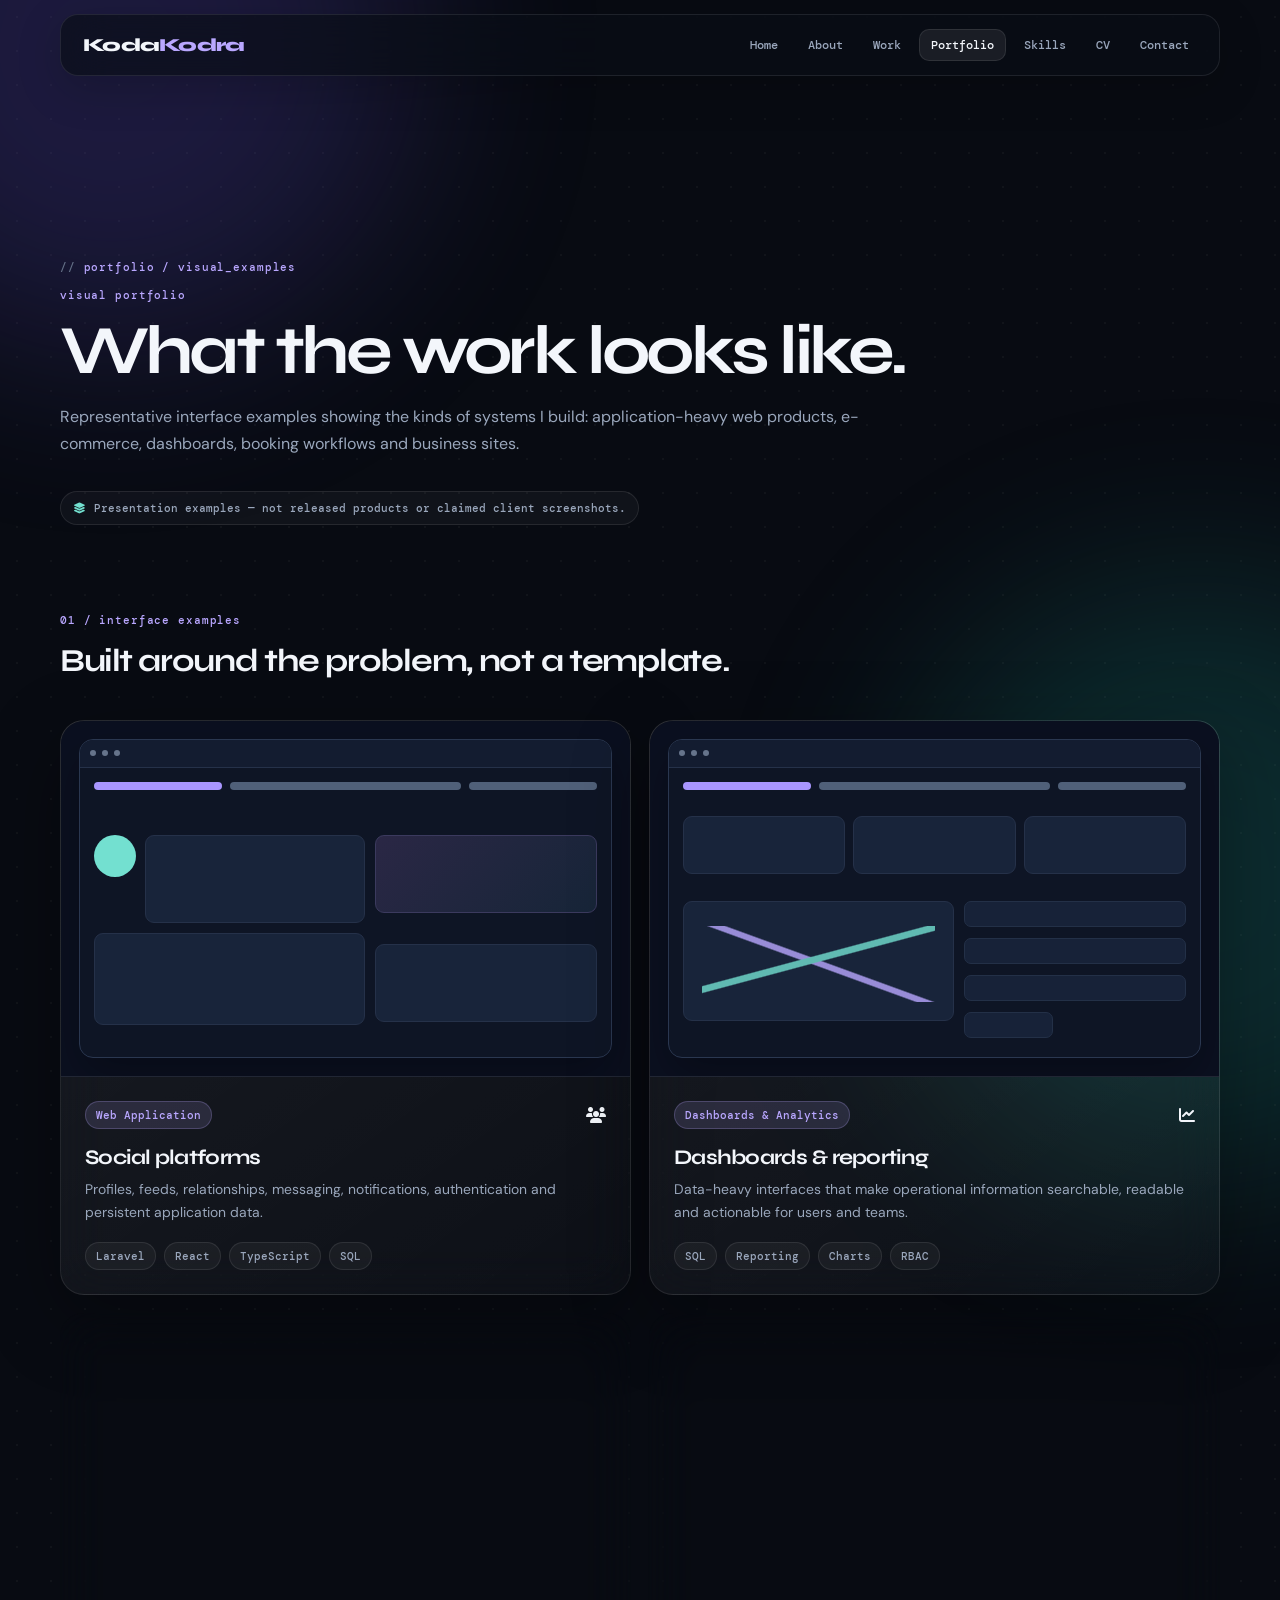
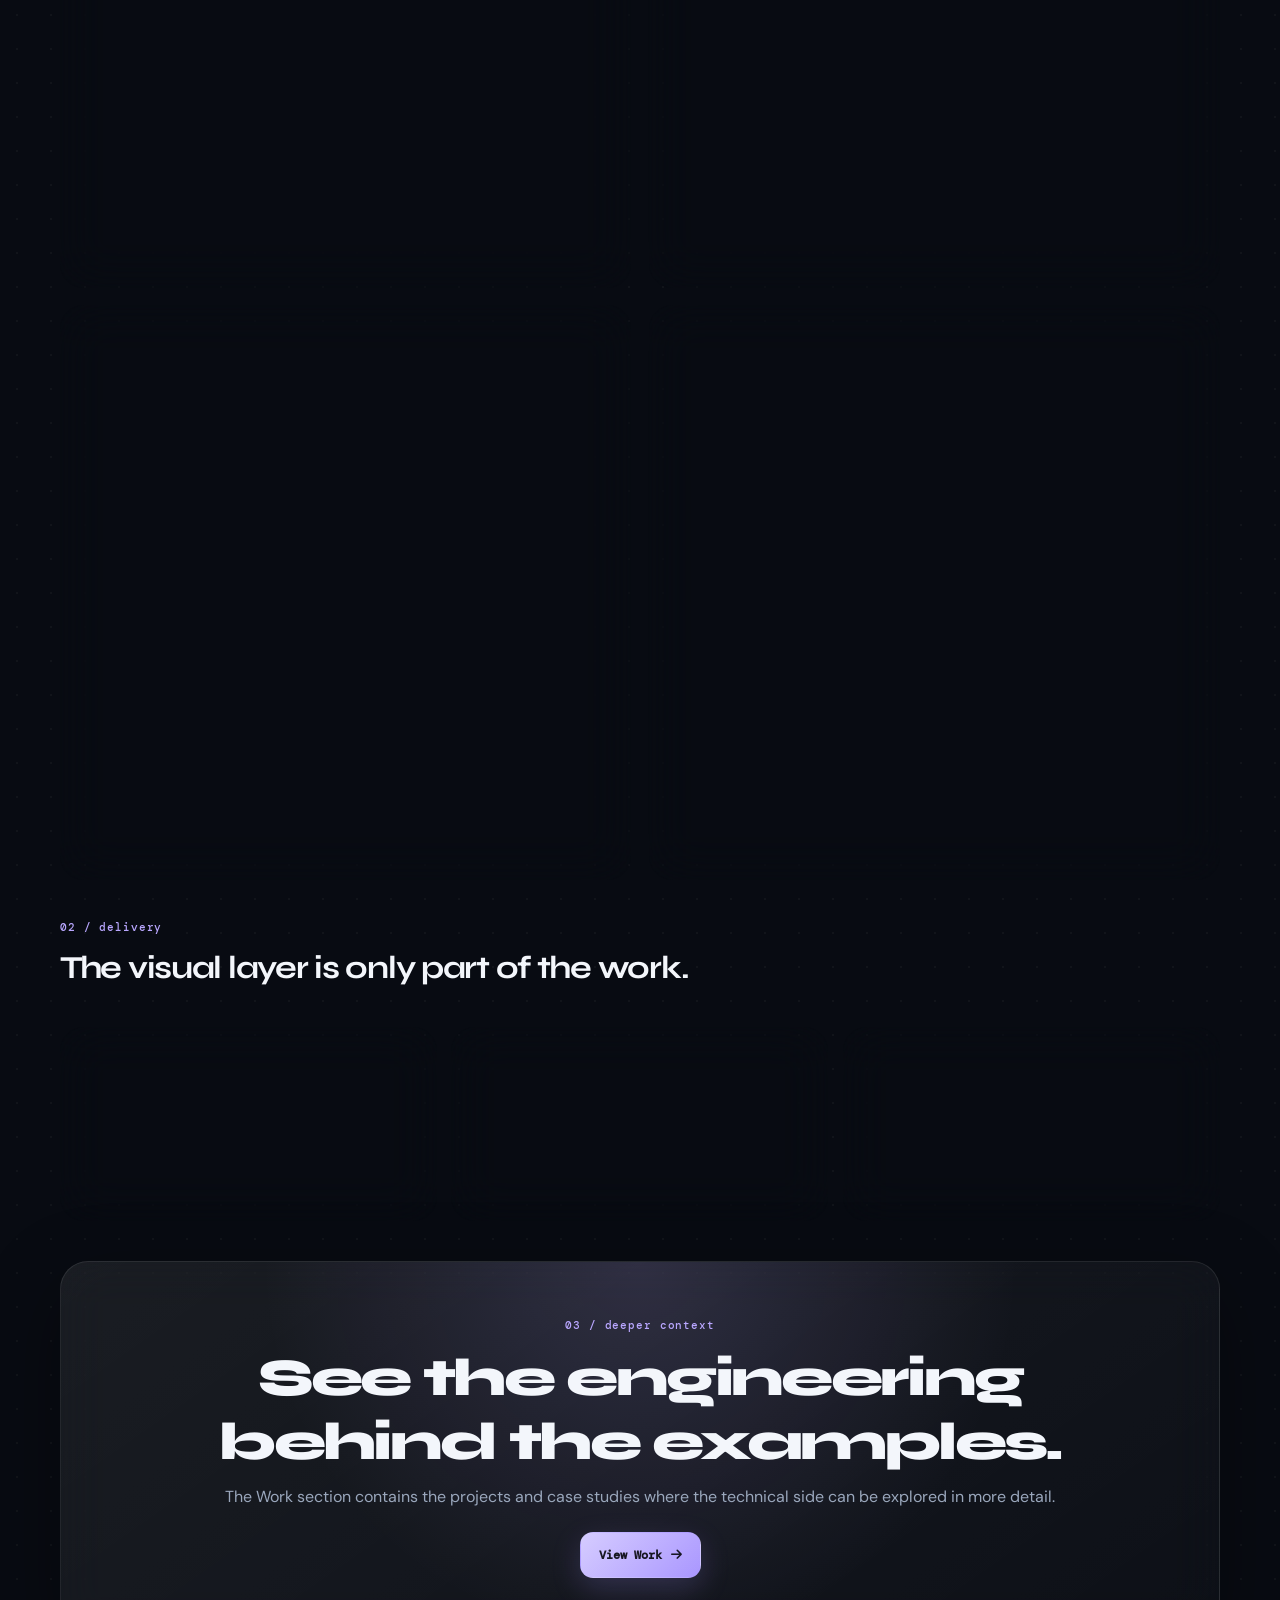
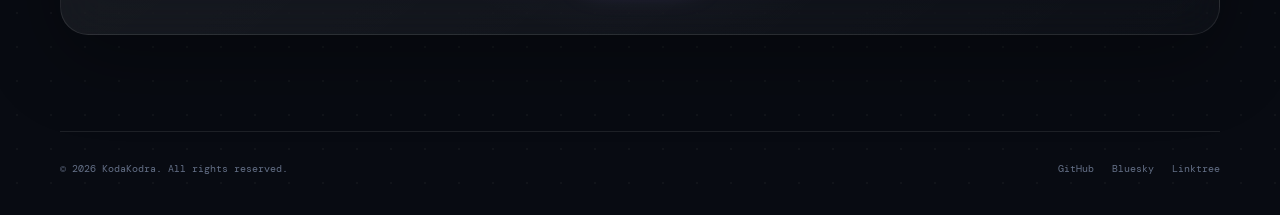
==== commit ae8e786e: "Reformatted layout" ====
--- a/portfolio/index.html
+++ b/portfolio/index.html
@@ -1,22 +1,293 @@
-<!DOCTYPE html><html lang="en"><head><meta charset="UTF-8"><meta content="width=device-width, initial-scale=1.0" name="viewport"><meta content="Visual portfolio for KodaKodra — representative interface examples across web applications, e-commerce, dashboards, booking systems and business websites." name="description"><title>Portfolio — KodaKodra</title><link href="https://cdnjs.cloudflare.com/ajax/libs/font-awesome/6.5.2/css/all.min.css" rel="stylesheet"><link href="../style.css" rel="stylesheet"><link href="portfolio.css" rel="stylesheet"></head><body>
-<nav aria-label="Main navigation" class="nav" role="navigation"><a class="nav__logo" href="../index.html">Koda<span>Kodra</span></a><ul class="nav__links" role="list"><li><a href="../index.html">Home</a></li><li><a href="../about.html">About</a></li><li><a href="../projects.html">Work</a></li><li><a aria-current="page" class="active" href="index.html">Portfolio</a></li><li><a href="../skills.html">Skills</a></li><li><a href="../cv.html">CV</a></li><li><a href="../contact.html">Contact</a></li></ul><button aria-expanded="false" aria-label="Open mobile menu" class="nav__burger"><span></span><span></span><span></span></button></nav>
-<div class="nav__mobile"><a href="../index.html">Home</a><a href="../about.html">About</a><a href="../projects.html">Work</a><a class="active" href="index.html">Portfolio</a><a href="../skills.html">Skills</a><a href="../cv.html">CV</a><a href="../contact.html">Contact</a></div>
-<main class="page"><div class="shell inner"><header class="portfolio-hero"><p class="migration-label"><span class="migration-label__file">portfolio / visual_examples</span></p><p class="eyebrow">visual portfolio</p><h1 class="section-heading">What the work looks like.</h1><p class="lead">Representative interface examples showing the kinds of systems I build: application-heavy web products, e-commerce, dashboards, booking workflows and business sites.</p><div class="portfolio-note"><i class="fa-solid fa-layer-group"></i> Presentation examples — not released products or claimed client screenshots.</div></header>
-<section class="section section--sub"><div class="section-head"><div><p class="eyebrow">01 / interface examples</p><h2 class="section-title">Built around the problem, not a template.</h2></div></div><div class="portfolio-grid">
-
-<article class="portfolio-item glass"><div class="portfolio-visual"><div class="preview-window"><div class="preview-bar"><span class="preview-dot"></span><span class="preview-dot"></span><span class="preview-dot"></span></div><div class="preview-content"><div class="preview-nav"><span></span><span></span><span></span></div><div class="preview-row"><div class="preview-col"><div class="preview-feed"><div class="preview-avatar"></div><div class="preview-block"></div></div><div class="preview-block tall"></div></div><div class="preview-col"><div class="preview-block accent medium"></div><div class="preview-block medium"></div></div></div></div></div></div><div class="portfolio-body"><div class="portfolio-head"><span class="badge-custom">Web Application</span><i class="fa-solid fa-users"></i></div><h2 class="portfolio-title">Social platforms</h2><p>Profiles, feeds, relationships, messaging, notifications, authentication and persistent application data.</p><div class="portfolio-tags"><span class="tag">Laravel</span><span class="tag">React</span><span class="tag">TypeScript</span><span class="tag">SQL</span></div></div></article>
-
-<article class="portfolio-item glass"><div class="portfolio-visual"><div class="preview-window"><div class="preview-bar"><span class="preview-dot"></span><span class="preview-dot"></span><span class="preview-dot"></span></div><div class="preview-content"><div class="preview-nav"><span></span><span></span><span></span></div><div class="preview-kpis"><div class="preview-block kpi"></div><div class="preview-block kpi"></div><div class="preview-block kpi"></div></div><div class="preview-row"><div class="preview-block preview-chart"></div><div class="preview-list"><div></div><div></div><div></div><div class="preview-button"></div></div></div></div></div></div><div class="portfolio-body"><div class="portfolio-head"><span class="badge-custom">Dashboards & Analytics</span><i class="fa-solid fa-chart-line"></i></div><h2 class="portfolio-title">Dashboards & reporting</h2><p>Data-heavy interfaces that make operational information searchable, readable and actionable for users and teams.</p><div class="portfolio-tags"><span class="tag">SQL</span><span class="tag">Reporting</span><span class="tag">Charts</span><span class="tag">RBAC</span></div></div></article>
-
-<article class="portfolio-item glass"><div class="portfolio-visual"><div class="preview-window"><div class="preview-bar"><span class="preview-dot"></span><span class="preview-dot"></span><span class="preview-dot"></span></div><div class="preview-content"><div class="preview-nav"><span></span><span></span><span></span></div><div class="preview-row"><div class="preview-col"><div class="preview-block large"></div><div class="preview-block medium"></div></div><div class="preview-col"><div class="preview-block accent medium"></div><div class="preview-block large"></div></div></div><div class="preview-list"><div></div><div></div><div></div></div></div></div></div><div class="portfolio-body"><div class="portfolio-head"><span class="badge-custom">eCommerce</span><i class="fa-solid fa-cart-shopping"></i></div><h2 class="portfolio-title">E-commerce</h2><p>Storefronts with catalogue browsing, carts, checkout, payments, order handling and transactional communication.</p><div class="portfolio-tags"><span class="tag">PHP</span><span class="tag">Stripe</span><span class="tag">SQLite / SQL</span></div></div></article>
-
-<article class="portfolio-item glass"><div class="portfolio-visual"><div class="preview-window"><div class="preview-bar"><span class="preview-dot"></span><span class="preview-dot"></span><span class="preview-dot"></span></div><div class="preview-content"><div class="preview-nav"><span></span><span></span><span></span></div><div class="preview-row"><div class="preview-calendar"><span></span><span></span><span></span><span></span><span></span><span></span><span></span><span></span><span></span><span></span><span></span><span></span><span></span><span></span><span></span><span></span><span></span><span></span><span></span><span></span><span></span><span></span><span></span><span></span><span></span><span></span><span></span><span></span><span></span><span></span><span></span><span></span><span></span><span></span><span></span></div><div class="preview-col"><div class="preview-block accent medium"></div><div class="preview-block large"></div><div class="preview-button"></div></div></div></div></div></div><div class="portfolio-body"><div class="portfolio-head"><span class="badge-custom">Booking Systems</span><i class="fa-regular fa-calendar-check"></i></div><h2 class="portfolio-title">Booking & scheduling</h2><p>Availability-driven workflows with calendars, reservations, customer details, validation and business rules.</p><div class="portfolio-tags"><span class="tag">Laravel</span><span class="tag">SQL</span><span class="tag">Validation</span></div></div></article>
-
-<article class="portfolio-item glass"><div class="portfolio-visual"><div class="preview-window"><div class="preview-bar"><span class="preview-dot"></span><span class="preview-dot"></span><span class="preview-dot"></span></div><div class="preview-content"><div class="preview-nav"><span></span><span></span><span></span></div><div class="preview-block accent hero-block"></div><div class="preview-kpis"><div class="preview-block kpi"></div><div class="preview-block kpi"></div><div class="preview-block kpi"></div></div><div class="preview-row"><div class="preview-block medium"></div><div class="preview-block medium"></div></div></div></div></div><div class="portfolio-body"><div class="portfolio-head"><span class="badge-custom">Business / Brochure</span><i class="fa-solid fa-building"></i></div><h2 class="portfolio-title">Business websites</h2><p>Professional business and brochure sites built around information architecture, services, enquiries and maintainable content.</p><div class="portfolio-tags"><span class="tag">HTML / CSS</span><span class="tag">PHP</span><span class="tag">SEO</span><span class="tag">Accessibility</span></div></div></article>
-
-<article class="portfolio-item glass"><div class="portfolio-visual"><div class="preview-window"><div class="preview-bar"><span class="preview-dot"></span><span class="preview-dot"></span><span class="preview-dot"></span></div><div class="preview-content"><div class="preview-nav"><span></span><span></span><span></span></div><div class="preview-row"><div class="preview-col"><div class="preview-block hero-block"></div><div class="preview-row"><div class="preview-block medium"></div><div class="preview-block medium"></div></div></div><div class="preview-col"><div class="preview-block accent medium"></div><div class="preview-list"><div></div><div></div><div></div></div></div></div></div></div></div><div class="portfolio-body"><div class="portfolio-head"><span class="badge-custom">Portfolio / CMS</span><i class="fa-solid fa-briefcase"></i></div><h2 class="portfolio-title">Portfolios & content sites</h2><p>Portfolio and content-driven sites designed to make work easy to browse while keeping SEO, accessibility and maintenance in mind.</p><div class="portfolio-tags"><span class="tag">PHP</span><span class="tag">CMS</span><span class="tag">SEO</span><span class="tag">Responsive UI</span></div></div></article>
-
-</div></section>
-<section class="section section--sub"><div class="section-head"><div><p class="eyebrow">02 / delivery</p><h2 class="section-title">The visual layer is only part of the work.</h2></div></div><div class="portfolio-process"><article class="portfolio-process__item glass"><span class="portfolio-process__number">01</span><h3>Requirements</h3><p>Translate the actual business or user problem into usable structure, sensible scope and implementation priorities.</p></article><article class="portfolio-process__item glass"><span class="portfolio-process__number">02</span><h3>Application</h3><p>Build the interface alongside the data model, application logic, authentication, validation and integrations.</p></article><article class="portfolio-process__item glass"><span class="portfolio-process__number">03</span><h3>Quality</h3><p>Test behaviour, fix regressions, refine usability and deliver a maintainable result rather than stopping at the visual layer.</p></article></div></section>
-<section class="section section--sub"><div class="cta-card glass"><p class="eyebrow">03 / deeper context</p><h2 class="cta-card__title">See the engineering behind the examples.</h2><p class="cta-card__text">The Work section contains the projects and case studies where the technical side can be explored in more detail.</p><a class="btn btn-primary" href="../projects.html">View Work <i class="fa-solid fa-arrow-right"></i></a></div></section>
-</div></main><footer class="footer"><span class="footer__copy">© 2026 KodaKodra. All rights reserved.</span><div class="footer__links"><a href="https://github.com/kodakodra" rel="noopener noreferrer" target="_blank">GitHub</a><a href="https://bsky.app/profile/kodakodra.bsky.social" rel="noopener noreferrer" target="_blank">Bluesky</a><a href="https://linktr.ee/kodakodra" rel="noopener noreferrer" target="_blank">Linktree</a></div></footer><script src="../main.js"></script></body></html>+<!DOCTYPE html>
+<html lang="en">
+<head>
+    <meta charset="UTF-8">
+    <meta content="width=device-width, initial-scale=1.0" name="viewport">
+    <meta content="Visual portfolio for KodaKodra — representative interface examples across web applications, e-commerce, dashboards, booking systems and business websites."
+          name="description">
+    <title>Portfolio — KodaKodra</title>
+    <link href="https://cdnjs.cloudflare.com/ajax/libs/font-awesome/6.5.2/css/all.min.css" rel="stylesheet">
+    <link href="../style.css" rel="stylesheet">
+    <link href="portfolio.css" rel="stylesheet">
+</head>
+<body>
+<nav aria-label="Main navigation" class="nav" role="navigation"><a class="nav__logo" href="../index.html">Koda<span>Kodra</span></a>
+    <ul class="nav__links" role="list">
+        <li><a href="../index.html">Home</a></li>
+        <li><a href="../about.html">About</a></li>
+        <li><a href="../projects.html">Work</a></li>
+        <li><a aria-current="page" class="active" href="index.html">Portfolio</a></li>
+        <li><a href="../skills.html">Skills</a></li>
+        <li><a href="../cv.html">CV</a></li>
+        <li><a href="../contact.html">Contact</a></li>
+    </ul>
+    <button aria-expanded="false" aria-label="Open mobile menu" class="nav__burger">
+        <span></span><span></span><span></span></button>
+</nav>
+<div class="nav__mobile"><a href="../index.html">Home</a><a href="../about.html">About</a><a href="../projects.html">Work</a><a
+        class="active" href="index.html">Portfolio</a><a href="../skills.html">Skills</a><a href="../cv.html">CV</a><a
+        href="../contact.html">Contact</a></div>
+<main class="page">
+    <div class="shell inner">
+        <header class="portfolio-hero"><p class="migration-label"><span class="migration-label__file">portfolio / visual_examples</span>
+        </p>
+            <p class="eyebrow">visual portfolio</p>
+            <h1 class="section-heading">What the work looks like.</h1>
+            <p class="lead">Representative interface examples showing the kinds of systems I build: application-heavy
+                web products, e-commerce, dashboards, booking workflows and business sites.</p>
+            <div class="portfolio-note"><i class="fa-solid fa-layer-group"></i> Presentation examples — not released
+                products or claimed client screenshots.
+            </div>
+        </header>
+        <section class="section section--sub">
+            <div class="section-head">
+                <div><p class="eyebrow">01 / interface examples</p>
+                    <h2 class="section-title">Built around the problem, not a template.</h2></div>
+            </div>
+            <div class="portfolio-grid">
+
+                <article class="portfolio-item glass">
+                    <div class="portfolio-visual">
+                        <div class="preview-window">
+                            <div class="preview-bar"><span class="preview-dot"></span><span
+                                    class="preview-dot"></span><span class="preview-dot"></span></div>
+                            <div class="preview-content">
+                                <div class="preview-nav"><span></span><span></span><span></span></div>
+                                <div class="preview-row">
+                                    <div class="preview-col">
+                                        <div class="preview-feed">
+                                            <div class="preview-avatar"></div>
+                                            <div class="preview-block"></div>
+                                        </div>
+                                        <div class="preview-block tall"></div>
+                                    </div>
+                                    <div class="preview-col">
+                                        <div class="preview-block accent medium"></div>
+                                        <div class="preview-block medium"></div>
+                                    </div>
+                                </div>
+                            </div>
+                        </div>
+                    </div>
+                    <div class="portfolio-body">
+                        <div class="portfolio-head"><span class="badge-custom">Web Application</span><i
+                                class="fa-solid fa-users"></i></div>
+                        <h2 class="portfolio-title">Social platforms</h2>
+                        <p>Profiles, feeds, relationships, messaging, notifications, authentication and persistent
+                            application data.</p>
+                        <div class="portfolio-tags"><span class="tag">Laravel</span><span class="tag">React</span><span
+                                class="tag">TypeScript</span><span class="tag">SQL</span></div>
+                    </div>
+                </article>
+
+                <article class="portfolio-item glass">
+                    <div class="portfolio-visual">
+                        <div class="preview-window">
+                            <div class="preview-bar"><span class="preview-dot"></span><span
+                                    class="preview-dot"></span><span class="preview-dot"></span></div>
+                            <div class="preview-content">
+                                <div class="preview-nav"><span></span><span></span><span></span></div>
+                                <div class="preview-kpis">
+                                    <div class="preview-block kpi"></div>
+                                    <div class="preview-block kpi"></div>
+                                    <div class="preview-block kpi"></div>
+                                </div>
+                                <div class="preview-row">
+                                    <div class="preview-block preview-chart"></div>
+                                    <div class="preview-list">
+                                        <div></div>
+                                        <div></div>
+                                        <div></div>
+                                        <div class="preview-button"></div>
+                                    </div>
+                                </div>
+                            </div>
+                        </div>
+                    </div>
+                    <div class="portfolio-body">
+                        <div class="portfolio-head"><span class="badge-custom">Dashboards & Analytics</span><i
+                                class="fa-solid fa-chart-line"></i></div>
+                        <h2 class="portfolio-title">Dashboards & reporting</h2>
+                        <p>Data-heavy interfaces that make operational information searchable, readable and actionable
+                            for users and teams.</p>
+                        <div class="portfolio-tags"><span class="tag">SQL</span><span class="tag">Reporting</span><span
+                                class="tag">Charts</span><span class="tag">RBAC</span></div>
+                    </div>
+                </article>
+
+                <article class="portfolio-item glass">
+                    <div class="portfolio-visual">
+                        <div class="preview-window">
+                            <div class="preview-bar"><span class="preview-dot"></span><span
+                                    class="preview-dot"></span><span class="preview-dot"></span></div>
+                            <div class="preview-content">
+                                <div class="preview-nav"><span></span><span></span><span></span></div>
+                                <div class="preview-row">
+                                    <div class="preview-col">
+                                        <div class="preview-block large"></div>
+                                        <div class="preview-block medium"></div>
+                                    </div>
+                                    <div class="preview-col">
+                                        <div class="preview-block accent medium"></div>
+                                        <div class="preview-block large"></div>
+                                    </div>
+                                </div>
+                                <div class="preview-list">
+                                    <div></div>
+                                    <div></div>
+                                    <div></div>
+                                </div>
+                            </div>
+                        </div>
+                    </div>
+                    <div class="portfolio-body">
+                        <div class="portfolio-head"><span class="badge-custom">eCommerce</span><i
+                                class="fa-solid fa-cart-shopping"></i></div>
+                        <h2 class="portfolio-title">E-commerce</h2>
+                        <p>Storefronts with catalogue browsing, carts, checkout, payments, order handling and
+                            transactional communication.</p>
+                        <div class="portfolio-tags"><span class="tag">PHP</span><span class="tag">Stripe</span><span
+                                class="tag">SQLite / SQL</span></div>
+                    </div>
+                </article>
+
+                <article class="portfolio-item glass">
+                    <div class="portfolio-visual">
+                        <div class="preview-window">
+                            <div class="preview-bar"><span class="preview-dot"></span><span
+                                    class="preview-dot"></span><span class="preview-dot"></span></div>
+                            <div class="preview-content">
+                                <div class="preview-nav"><span></span><span></span><span></span></div>
+                                <div class="preview-row">
+                                    <div class="preview-calendar">
+                                        <span></span><span></span><span></span><span></span><span></span><span></span><span></span><span></span><span></span><span></span><span></span><span></span><span></span><span></span><span></span><span></span><span></span><span></span><span></span><span></span><span></span><span></span><span></span><span></span><span></span><span></span><span></span><span></span><span></span><span></span><span></span><span></span><span></span><span></span><span></span>
+                                    </div>
+                                    <div class="preview-col">
+                                        <div class="preview-block accent medium"></div>
+                                        <div class="preview-block large"></div>
+                                        <div class="preview-button"></div>
+                                    </div>
+                                </div>
+                            </div>
+                        </div>
+                    </div>
+                    <div class="portfolio-body">
+                        <div class="portfolio-head"><span class="badge-custom">Booking Systems</span><i
+                                class="fa-regular fa-calendar-check"></i></div>
+                        <h2 class="portfolio-title">Booking & scheduling</h2>
+                        <p>Availability-driven workflows with calendars, reservations, customer details, validation and
+                            business rules.</p>
+                        <div class="portfolio-tags"><span class="tag">Laravel</span><span class="tag">SQL</span><span
+                                class="tag">Validation</span></div>
+                    </div>
+                </article>
+
+                <article class="portfolio-item glass">
+                    <div class="portfolio-visual">
+                        <div class="preview-window">
+                            <div class="preview-bar"><span class="preview-dot"></span><span
+                                    class="preview-dot"></span><span class="preview-dot"></span></div>
+                            <div class="preview-content">
+                                <div class="preview-nav"><span></span><span></span><span></span></div>
+                                <div class="preview-block accent hero-block"></div>
+                                <div class="preview-kpis">
+                                    <div class="preview-block kpi"></div>
+                                    <div class="preview-block kpi"></div>
+                                    <div class="preview-block kpi"></div>
+                                </div>
+                                <div class="preview-row">
+                                    <div class="preview-block medium"></div>
+                                    <div class="preview-block medium"></div>
+                                </div>
+                            </div>
+                        </div>
+                    </div>
+                    <div class="portfolio-body">
+                        <div class="portfolio-head"><span class="badge-custom">Business / Brochure</span><i
+                                class="fa-solid fa-building"></i></div>
+                        <h2 class="portfolio-title">Business websites</h2>
+                        <p>Professional business and brochure sites built around information architecture, services,
+                            enquiries and maintainable content.</p>
+                        <div class="portfolio-tags"><span class="tag">HTML / CSS</span><span class="tag">PHP</span><span
+                                class="tag">SEO</span><span class="tag">Accessibility</span></div>
+                    </div>
+                </article>
+
+                <article class="portfolio-item glass">
+                    <div class="portfolio-visual">
+                        <div class="preview-window">
+                            <div class="preview-bar"><span class="preview-dot"></span><span
+                                    class="preview-dot"></span><span class="preview-dot"></span></div>
+                            <div class="preview-content">
+                                <div class="preview-nav"><span></span><span></span><span></span></div>
+                                <div class="preview-row">
+                                    <div class="preview-col">
+                                        <div class="preview-block hero-block"></div>
+                                        <div class="preview-row">
+                                            <div class="preview-block medium"></div>
+                                            <div class="preview-block medium"></div>
+                                        </div>
+                                    </div>
+                                    <div class="preview-col">
+                                        <div class="preview-block accent medium"></div>
+                                        <div class="preview-list">
+                                            <div></div>
+                                            <div></div>
+                                            <div></div>
+                                        </div>
+                                    </div>
+                                </div>
+                            </div>
+                        </div>
+                    </div>
+                    <div class="portfolio-body">
+                        <div class="portfolio-head"><span class="badge-custom">Portfolio / CMS</span><i
+                                class="fa-solid fa-briefcase"></i></div>
+                        <h2 class="portfolio-title">Portfolios & content sites</h2>
+                        <p>Portfolio and content-driven sites designed to make work easy to browse while keeping SEO,
+                            accessibility and maintenance in mind.</p>
+                        <div class="portfolio-tags"><span class="tag">PHP</span><span class="tag">CMS</span><span
+                                class="tag">SEO</span><span class="tag">Responsive UI</span></div>
+                    </div>
+                </article>
+
+            </div>
+        </section>
+        <section class="section section--sub">
+            <div class="section-head">
+                <div><p class="eyebrow">02 / delivery</p>
+                    <h2 class="section-title">The visual layer is only part of the work.</h2></div>
+            </div>
+            <div class="portfolio-process">
+                <article class="portfolio-process__item glass"><span class="portfolio-process__number">01</span>
+                    <h3>Requirements</h3>
+                    <p>Translate the actual business or user problem into usable structure, sensible scope and
+                        implementation priorities.</p></article>
+                <article class="portfolio-process__item glass"><span class="portfolio-process__number">02</span>
+                    <h3>Application</h3>
+                    <p>Build the interface alongside the data model, application logic, authentication, validation and
+                        integrations.</p></article>
+                <article class="portfolio-process__item glass"><span class="portfolio-process__number">03</span>
+                    <h3>Quality</h3>
+                    <p>Test behaviour, fix regressions, refine usability and deliver a maintainable result rather than
+                        stopping at the visual layer.</p></article>
+            </div>
+        </section>
+        <section class="section section--sub">
+            <div class="cta-card glass"><p class="eyebrow">03 / deeper context</p>
+                <h2 class="cta-card__title">See the engineering behind the examples.</h2>
+                <p class="cta-card__text">The Work section contains the projects and case studies where the technical
+                    side can be explored in more detail.</p><a class="btn btn-primary" href="../projects.html">View Work
+                    <i class="fa-solid fa-arrow-right"></i></a></div>
+        </section>
+    </div>
+</main>
+<footer class="footer"><span class="footer__copy">© 2026 KodaKodra. All rights reserved.</span>
+    <div class="footer__links"><a href="https://github.com/kodakodra" rel="noopener noreferrer"
+                                  target="_blank">GitHub</a><a href="https://bsky.app/profile/kodakodra.bsky.social"
+                                                               rel="noopener noreferrer" target="_blank">Bluesky</a><a
+            href="https://linktr.ee/kodakodra" rel="noopener noreferrer" target="_blank">Linktree</a></div>
+</footer>
+<script src="../main.js"></script>
+</body>
+</html>
